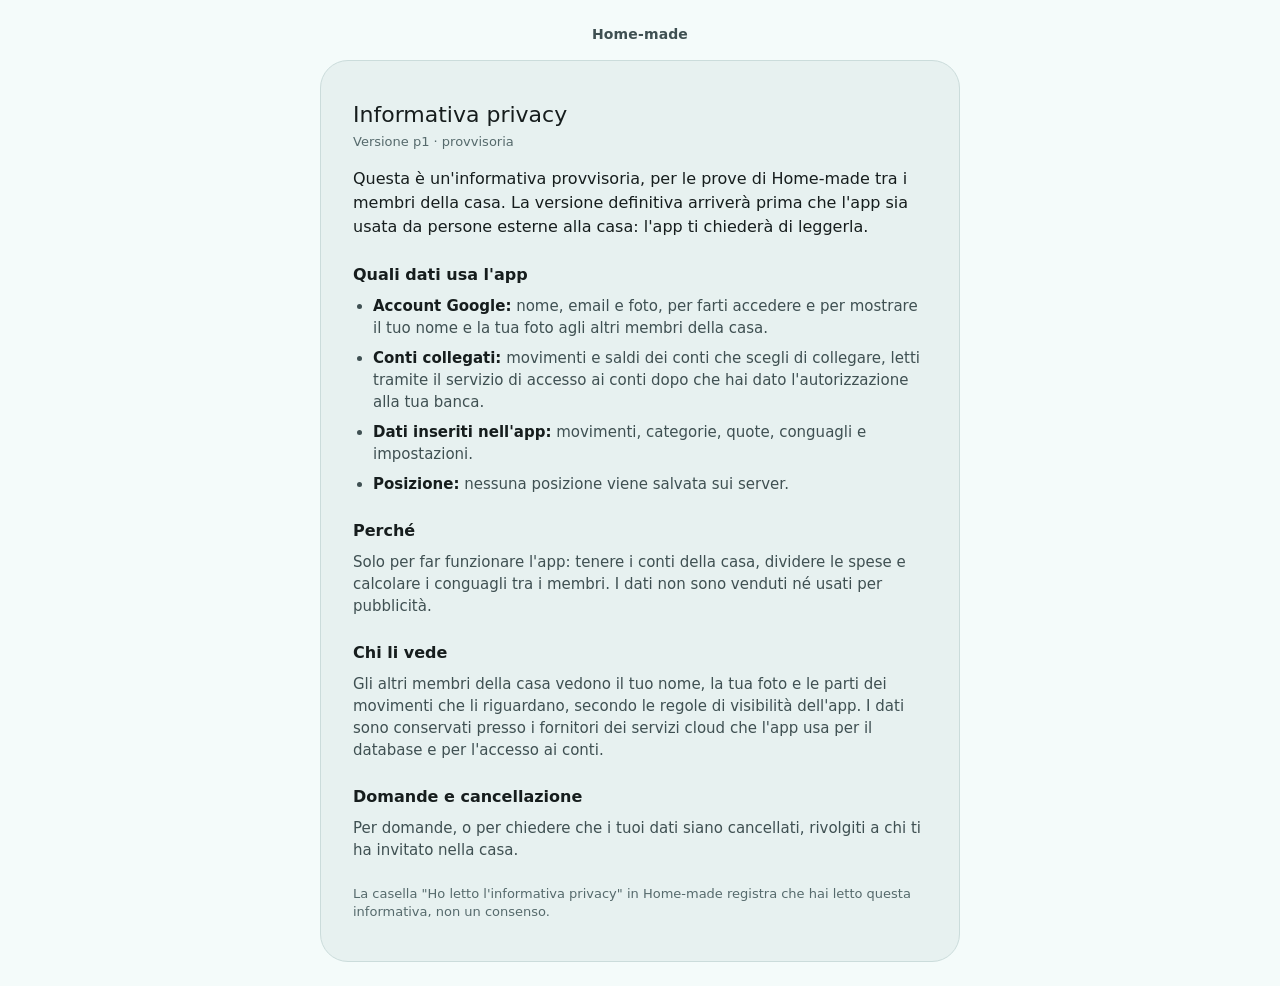
==== infra/pages/privacy/index.html @ b512ec4c "feat(pages): add the provisional privacy notice /privacy/ is the notice that A3 links to (version p1" ====
<!doctype html>
<html lang="it">
  <head>
    <meta charset="utf-8">
    <meta name="viewport" content="width=device-width, initial-scale=1">
    <meta name="color-scheme" content="light dark">
    <meta name="robots" content="noindex, nofollow">
    <meta name="referrer" content="no-referrer">
    <title>Informativa privacy · Home-made</title>
    <link rel="icon" href="data:,">
    <link rel="stylesheet" href="style.css">
  </head>
  <body>
    <main class="page">
      <p class="brand">Home-made</p>

      <article class="card" aria-labelledby="title">
        <h1 id="title" class="title">Informativa privacy</h1>
        <p class="version">Versione p1 · provvisoria</p>

        <p class="lead">
          Questa è un'informativa provvisoria, per le prove di Home-made tra i
          membri della casa. La versione definitiva arriverà prima che l'app sia
          usata da persone esterne alla casa: l'app ti chiederà di leggerla.
        </p>

        <h2>Quali dati usa l'app</h2>
        <ul>
          <li>
            <strong>Account Google:</strong> nome, email e foto, per farti
            accedere e per mostrare il tuo nome e la tua foto agli altri membri
            della casa.
          </li>
          <li>
            <strong>Conti collegati:</strong> movimenti e saldi dei conti che
            scegli di collegare, letti tramite il servizio di accesso ai conti
            dopo che hai dato l'autorizzazione alla tua banca.
          </li>
          <li>
            <strong>Dati inseriti nell'app:</strong> movimenti, categorie, quote,
            conguagli e impostazioni.
          </li>
          <li>
            <strong>Posizione:</strong> nessuna posizione viene salvata sui
            server.
          </li>
        </ul>

        <h2>Perché</h2>
        <p>
          Solo per far funzionare l'app: tenere i conti della casa, dividere le
          spese e calcolare i conguagli tra i membri. I dati non sono venduti né
          usati per pubblicità.
        </p>

        <h2>Chi li vede</h2>
        <p>
          Gli altri membri della casa vedono il tuo nome, la tua foto e le parti
          dei movimenti che li riguardano, secondo le regole di visibilità
          dell'app. I dati sono conservati presso i fornitori dei servizi cloud
          che l'app usa per il database e per l'accesso ai conti.
        </p>

        <h2>Domande e cancellazione</h2>
        <p>
          Per domande, o per chiedere che i tuoi dati siano cancellati, rivolgiti
          a chi ti ha invitato nella casa.
        </p>

        <p class="note">
          La casella "Ho letto l'informativa privacy" in Home-made registra che
          hai letto questa informativa, non un consenso.
        </p>
      </article>
    </main>
  </body>
</html>
---- infra/pages/privacy/style.css ----
/*
 * Colors: Teal palette roles of docs/spec/stile.md (section 2.1), light and
 * dark theme, as in bank-link/style.css. The rules below use only these
 * roles.
 */
:root {
  color-scheme: light dark;

  --surface: #f4fbfa;
  --surface-container-low: #e7f1f0;
  --on-surface: #161d1d;
  --on-surface-variant: #3f5052;
  --testo-terziario: #566a6c;
  --outline-variant: #cbdcdb;
}

@media (prefers-color-scheme: dark) {
  :root {
    --surface: #161a1a;
    --surface-container-low: #1a2526;
    --on-surface: #e3f1f2;
    --on-surface-variant: #a9c2c5;
    --testo-terziario: #8ea1a4;
    --outline-variant: #24393c;
  }
}

*,
*::before,
*::after {
  box-sizing: border-box;
}

html {
  -webkit-text-size-adjust: 100%;
  text-size-adjust: 100%;
}

body {
  margin: 0;
  background: var(--surface);
  color: var(--on-surface);
  font-family: system-ui, -apple-system, "Segoe UI", Roboto, "Noto Sans", "Helvetica Neue", Arial, sans-serif;
  font-size: 1rem;
  line-height: 1.5;
}

.page {
  display: flex;
  flex-direction: column;
  align-items: center;
  gap: 1rem;
  min-height: 100vh;
  min-height: 100dvh;
  padding: 1.5rem 1rem;
}

/* labelLarge: 14/20, 600 */
.brand {
  margin: 0;
  color: var(--on-surface-variant);
  font-size: 0.875rem;
  line-height: 1.25rem;
  font-weight: 600;
  letter-spacing: 0.01em;
}

.card {
  width: 100%;
  max-width: 40rem;
  padding: 2rem 1.5rem;
  border: 1px solid var(--outline-variant);
  border-radius: 1.75rem;
  background: var(--surface-container-low);
}

/* titleLarge: 22/28, 500 */
.title {
  margin: 0 0 0.25rem;
  color: var(--on-surface);
  font-size: 1.375rem;
  line-height: 1.75rem;
  font-weight: 500;
  overflow-wrap: break-word;
}

/* titleMedium: 16/24, 600 */
h2 {
  margin: 1.5rem 0 0.5rem;
  color: var(--on-surface);
  font-size: 1rem;
  line-height: 1.5rem;
  font-weight: 600;
}

/* bodyMedium: 15/22, 400 */
p,
li {
  color: var(--on-surface-variant);
  font-size: 0.9375rem;
  line-height: 1.375rem;
  overflow-wrap: break-word;
}

p {
  margin: 0;
}

ul {
  margin: 0;
  padding-left: 1.25rem;
}

li + li {
  margin-top: 0.5rem;
}

strong {
  color: var(--on-surface);
  font-weight: 600;
}

/* bodyLarge: 16/24, 400 */
.lead {
  margin-top: 1rem;
  color: var(--on-surface);
  font-size: 1rem;
  line-height: 1.5rem;
}

/* bodySmall: 13/18, 400 */
.version,
.note {
  color: var(--testo-terziario);
  font-size: 0.8125rem;
  line-height: 1.125rem;
}

.note {
  margin-top: 1.5rem;
}

@media (min-width: 30rem) {
  .card {
    padding: 2.5rem 2rem;
  }
}
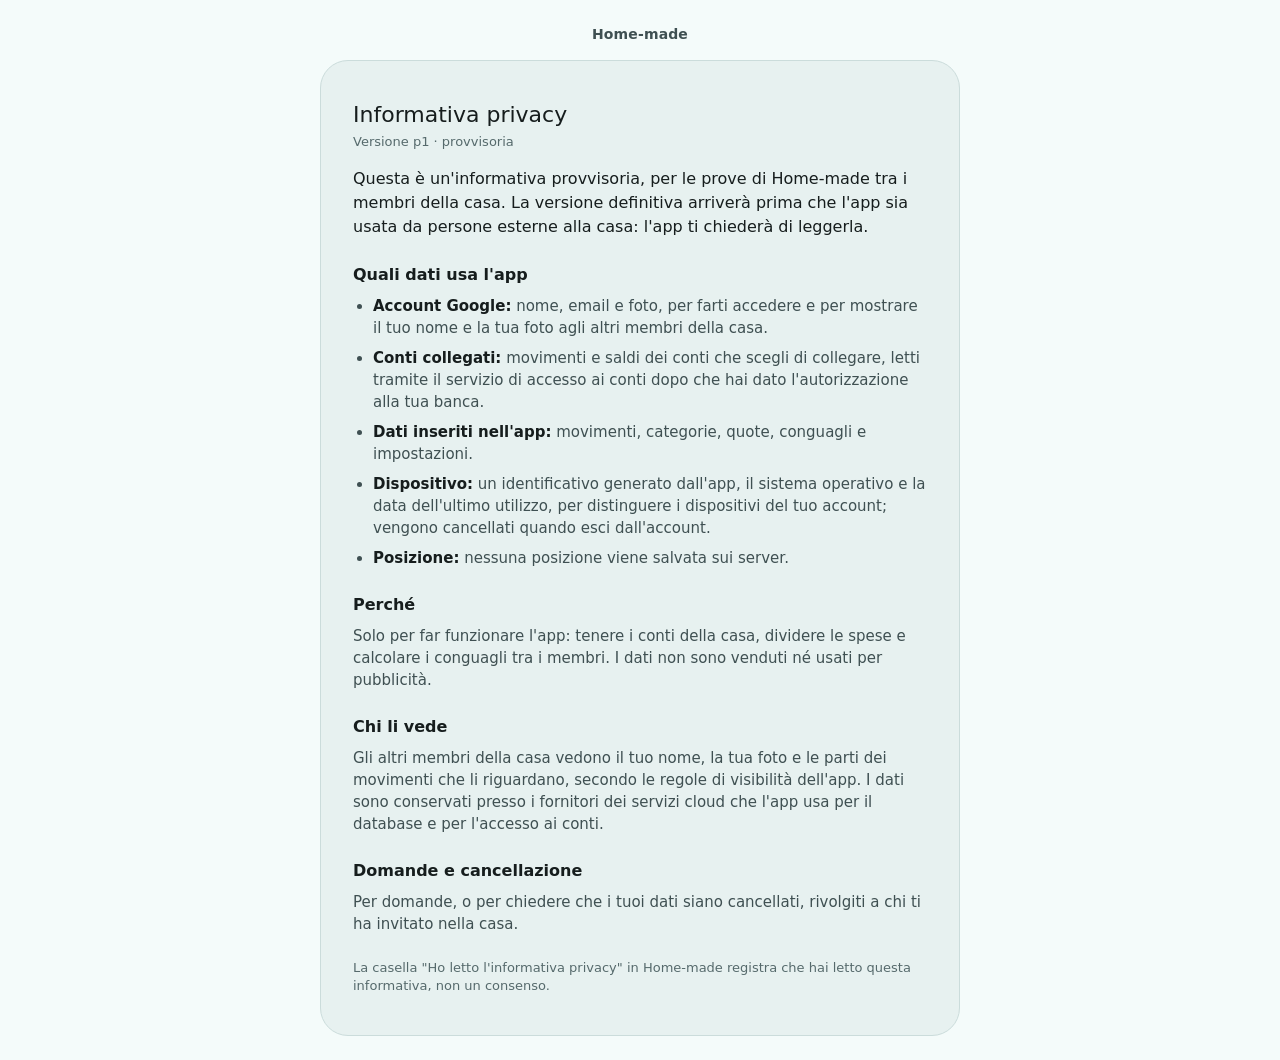
==== commit cf19036c: "fix(pages): list the device data in the privacy notice The notice now names the device data: an id g" ====
--- a/infra/pages/privacy/index.html
+++ b/infra/pages/privacy/index.html
@@ -41,6 +41,12 @@
             conguagli e impostazioni.
           </li>
           <li>
+            <strong>Dispositivo:</strong> un identificativo generato
+            dall'app, il sistema operativo e la data dell'ultimo utilizzo, per
+            distinguere i dispositivi del tuo account; vengono cancellati quando
+            esci dall'account.
+          </li>
+          <li>
             <strong>Posizione:</strong> nessuna posizione viene salvata sui
             server.
           </li>
